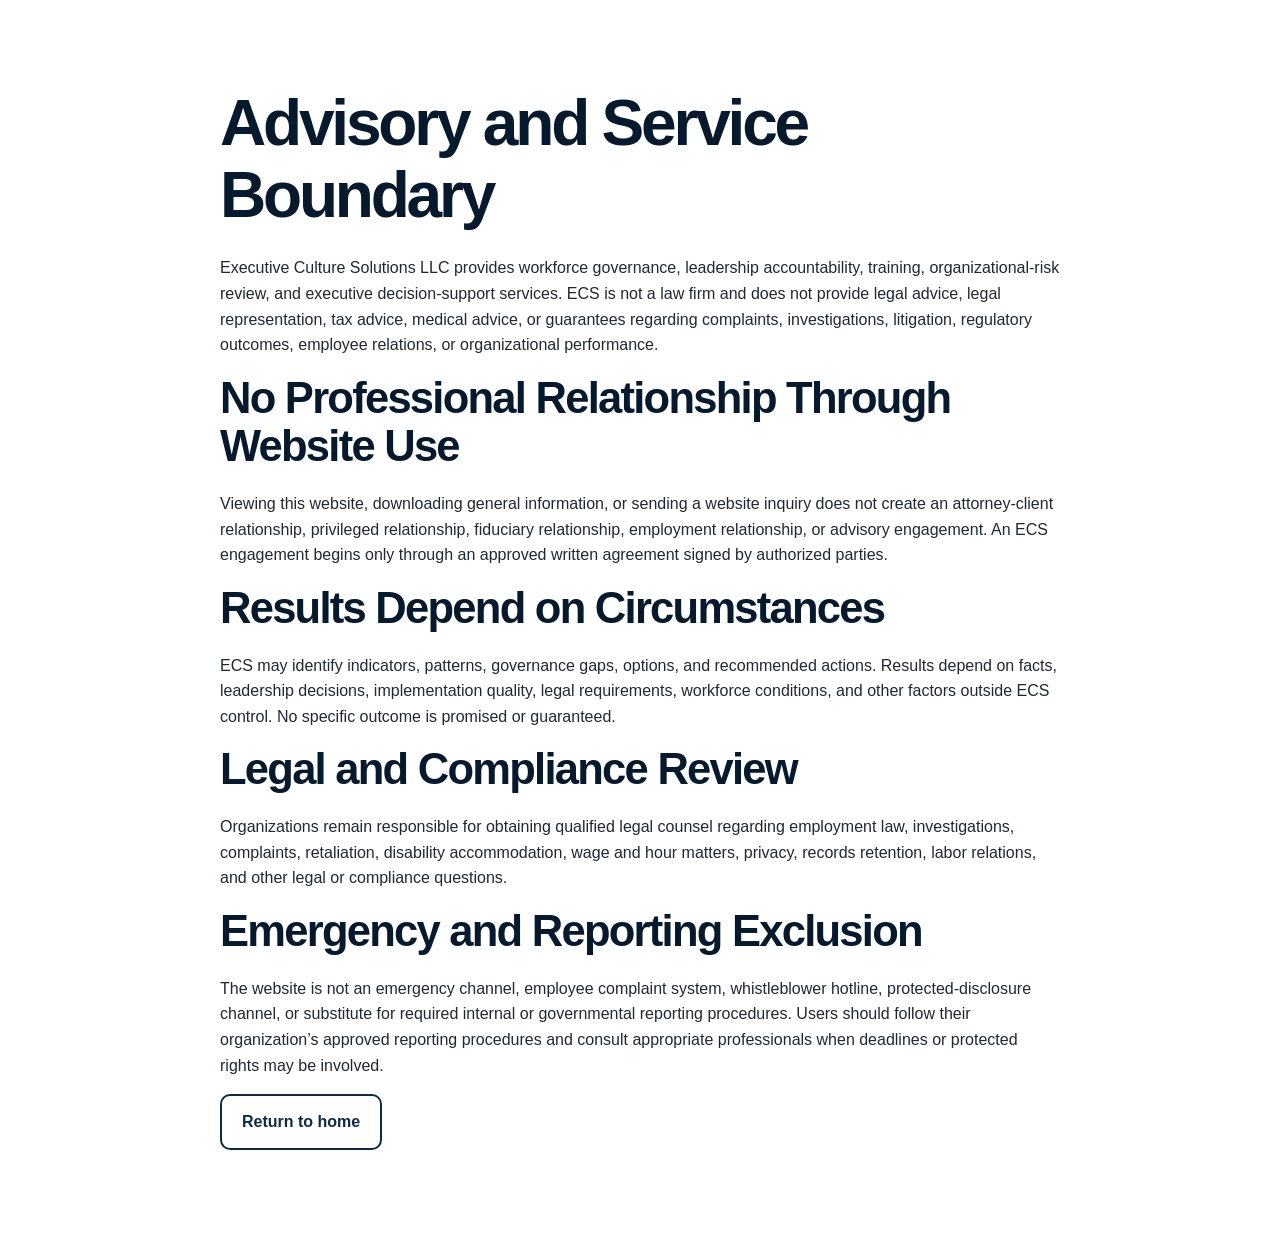
==== advisory-boundary.html @ 9b71ba80 "deploy: add approved advisory boundary" ====
<!DOCTYPE html>
<html lang="en">
<head>
  <meta charset="UTF-8" />
  <meta name="viewport" content="width=device-width, initial-scale=1.0" />
  <title>Advisory and Service Boundary | Executive Culture Solutions LLC</title>
  <link rel="icon" href="assets/approved-ecs-logo-square.png" />
  <link rel="stylesheet" href="css/styles.css" />
</head>
<body>
  <main class="section">
    <div class="container narrow prose-card">
      <h1>Advisory and Service Boundary</h1>

      <p>Executive Culture Solutions LLC provides workforce governance, leadership accountability, training, organizational-risk review, and executive decision-support services. ECS is not a law firm and does not provide legal advice, legal representation, tax advice, medical advice, or guarantees regarding complaints, investigations, litigation, regulatory outcomes, employee relations, or organizational performance.</p>

      <h2>No Professional Relationship Through Website Use</h2>
      <p>Viewing this website, downloading general information, or sending a website inquiry does not create an attorney-client relationship, privileged relationship, fiduciary relationship, employment relationship, or advisory engagement. An ECS engagement begins only through an approved written agreement signed by authorized parties.</p>

      <h2>Results Depend on Circumstances</h2>
      <p>ECS may identify indicators, patterns, governance gaps, options, and recommended actions. Results depend on facts, leadership decisions, implementation quality, legal requirements, workforce conditions, and other factors outside ECS control. No specific outcome is promised or guaranteed.</p>

      <h2>Legal and Compliance Review</h2>
      <p>Organizations remain responsible for obtaining qualified legal counsel regarding employment law, investigations, complaints, retaliation, disability accommodation, wage and hour matters, privacy, records retention, labor relations, and other legal or compliance questions.</p>

      <h2>Emergency and Reporting Exclusion</h2>
      <p>The website is not an emergency channel, employee complaint system, whistleblower hotline, protected-disclosure channel, or substitute for required internal or governmental reporting procedures. Users should follow their organization’s approved reporting procedures and consult appropriate professionals when deadlines or protected rights may be involved.</p>

      <p><a class="btn btn-secondary" href="index.html">Return to home</a></p>
    </div>
  </main>
</body>
</html>
---- css/styles.css ----
:root{--navy:#102a43;--navy-dark:#071a2d;--red:#8f1d2c;--amber:#b7791f;--green:#2f855a;--charcoal:#1f2933;--muted:#627d98;--light:#f7fafc;--white:#fff;--border:#d9e2ec;--shadow:0 18px 50px rgba(7,26,45,.12)}*{box-sizing:border-box}html{scroll-behavior:smooth}body{margin:0;font-family:Arial,Helvetica,sans-serif;color:var(--charcoal);background:var(--white);line-height:1.6}a{color:inherit}.container{width:min(1120px,calc(100% - 40px));margin:0 auto}.narrow{width:min(840px,calc(100% - 40px))}.site-header{position:sticky;top:0;z-index:20;background:rgba(255,255,255,.96);border-bottom:1px solid var(--border);backdrop-filter:blur(10px)}.nav-wrap{display:flex;justify-content:space-between;align-items:center;min-height:76px;gap:20px}.brand{display:flex;align-items:center;gap:12px;text-decoration:none}.brand-mark{display:grid;place-items:center;width:48px;height:48px;border-radius:12px;background:var(--navy);color:var(--white);font-weight:800;letter-spacing:.06em}.brand-text strong{display:block;color:var(--navy);font-size:1rem}.brand-text span{display:block;color:var(--muted);font-size:.78rem}.site-nav{display:flex;align-items:center;gap:24px;color:var(--navy);font-weight:700;font-size:.95rem}.site-nav a{text-decoration:none}.site-nav a:hover{color:var(--red)}.nav-toggle{display:none;border:0;background:transparent;padding:8px}.nav-toggle span{display:block;width:26px;height:3px;margin:5px 0;background:var(--navy);border-radius:999px}.section{padding:88px 0}.hero{background:radial-gradient(circle at 85% 15%,rgba(143,29,44,.13),transparent 26%),linear-gradient(135deg,#f8fafc 0%,#fff 55%,#edf2f7 100%)}.hero-grid,.split-grid,.contact-grid,.about-grid{display:grid;grid-template-columns:1.05fr .95fr;gap:56px;align-items:center}.reverse{grid-template-columns:.95fr 1.05fr}.eyebrow{margin:0 0 12px;color:var(--red);font-size:.78rem;font-weight:800;letter-spacing:.16em;text-transform:uppercase}h1,h2,h3{margin-top:0;line-height:1.12;color:var(--navy-dark)}h1{font-size:clamp(2.45rem,5vw,4.85rem);letter-spacing:-.05em;margin-bottom:24px}h2{font-size:clamp(2rem,3.4vw,3.35rem);letter-spacing:-.04em;margin-bottom:20px}h3{font-size:1.25rem}.lead{font-size:1.2rem;color:#334e68;max-width:720px;margin-bottom:32px}.cta-row{display:flex;flex-wrap:wrap;gap:14px;align-items:center}.btn{display:inline-flex;justify-content:center;align-items:center;min-height:48px;padding:13px 20px;border-radius:10px;text-decoration:none;font-weight:800;border:2px solid transparent;cursor:pointer;transition:transform .15s ease,box-shadow .15s ease,background .15s ease}.btn:hover{transform:translateY(-1px);box-shadow:var(--shadow)}.btn-primary{background:var(--red);color:var(--white)}.btn-primary:hover{background:#741625}.btn-secondary{border-color:var(--navy);color:var(--navy);background:var(--white)}.btn-secondary.light{border-color:rgba(255,255,255,.72);color:var(--white);background:transparent}.micro-note{margin-top:18px;color:var(--muted);font-weight:700}.hero-panel{display:grid;gap:18px}.risk-card{background:var(--white);border:1px solid var(--border);border-left:7px solid var(--navy);padding:24px;border-radius:18px;box-shadow:var(--shadow)}.risk-card strong{display:block;color:var(--navy-dark);font-size:1.15rem;margin:8px 0}.risk-card p{margin:0;color:#486581}.risk-label{display:inline-flex;padding:4px 10px;border-radius:999px;color:var(--white);font-size:.73rem;font-weight:800;text-transform:uppercase;letter-spacing:.08em}.risk-label.green{background:var(--green)}.risk-label.amber{background:var(--amber)}.risk-label.red{background:var(--red)}.problem-section{background:var(--white);text-align:center}.problem-section p{font-size:1.08rem;color:#334e68}.signal-grid{display:grid;grid-template-columns:repeat(3,1fr);gap:14px;margin-top:34px}.signal-grid div{border:1px solid var(--border);background:var(--light);padding:16px;border-radius:14px;font-weight:800;color:var(--navy)}.solution-section{background:#f8fafc}.cards-3{display:grid;grid-template-columns:repeat(3,1fr);gap:22px;margin-top:34px}.info-card,.checklist,.contact-form,.prototype-warning{background:var(--white);border:1px solid var(--border);border-radius:20px;box-shadow:var(--shadow)}.info-card{padding:28px}.info-card p{color:#486581}.offer-section{background:var(--white)}.checklist{padding:32px}.checklist ul{padding:0;margin:18px 0 0;list-style:none}.checklist li{position:relative;padding:10px 0 10px 30px;border-bottom:1px solid var(--border);font-weight:700}.checklist li:last-child{border-bottom:0}.checklist li::before{content:"✓";position:absolute;left:0;color:var(--green);font-weight:900}.diagnostic-section{background:linear-gradient(135deg,var(--navy-dark),var(--navy));color:var(--white)}.diagnostic-section h2,.diagnostic-section h3{color:var(--white)}.diagnostic-section p{color:#d9e2ec}.checklist.dark{background:rgba(255,255,255,.08);border-color:rgba(255,255,255,.16);box-shadow:none}.checklist.dark li{border-bottom-color:rgba(255,255,255,.15);color:var(--white)}.about-section{background:var(--white)}.portrait-placeholder{min-height:420px;display:grid;place-items:center;border-radius:24px;background:linear-gradient(135deg,rgba(16,42,67,.95),rgba(143,29,44,.78)),repeating-linear-gradient(45deg,transparent 0,transparent 12px,rgba(255,255,255,.08) 12px,rgba(255,255,255,.08) 24px);color:var(--white);font-weight:900;font-size:1.4rem;letter-spacing:.04em;text-align:center;padding:20px}.pathway-section{background:#f8fafc}.pathway{display:grid;grid-template-columns:repeat(4,1fr);gap:18px;margin-top:28px}.pathway div{background:var(--white);border:1px solid var(--border);border-radius:18px;padding:24px;box-shadow:var(--shadow)}.pathway span{display:grid;place-items:center;width:38px;height:38px;margin-bottom:16px;border-radius:50%;background:var(--navy);color:var(--white);font-weight:900}.pathway strong{color:var(--navy-dark)}.contact-section{background:var(--white)}.prototype-warning{padding:18px;color:#663c00;background:#fffaf0;border-color:#f6c66b;font-weight:800;margin-top:24px}.contact-form{display:grid;grid-template-columns:repeat(2,1fr);gap:16px;padding:28px}.contact-form label{display:grid;gap:7px;font-weight:800;color:var(--navy)}.contact-form input,.contact-form select,.contact-form textarea{width:100%;padding:13px 12px;border:1px solid #bcccdc;border-radius:10px;font:inherit;color:var(--charcoal);background:var(--white)}.contact-form input:focus,.contact-form select:focus,.contact-form textarea:focus{outline:3px solid rgba(183,121,31,.25);border-color:var(--amber)}.full{grid-column:1/-1}.form-note{grid-column:1/-1;margin:0;color:var(--red);font-weight:800}.site-footer{background:var(--navy-dark);color:var(--white);padding:36px 0}.footer-grid{display:grid;grid-template-columns:.8fr 1.2fr;gap:40px}.site-footer p{margin:8px 0 0;color:#d9e2ec;font-size:.95rem}@media(max-width:860px){.nav-toggle{display:block}.site-nav{position:absolute;top:76px;left:0;right:0;display:none;flex-direction:column;align-items:flex-start;padding:18px 20px 24px;background:var(--white);border-bottom:1px solid var(--border)}.site-nav.open{display:flex}.hero-grid,.split-grid,.reverse,.contact-grid,.about-grid,.footer-grid{grid-template-columns:1fr}.section{padding:66px 0}.signal-grid,.cards-3,.pathway,.contact-form{grid-template-columns:1fr}.contact-form .full,.full{grid-column:1}.portrait-placeholder{min-height:260px}}@media(max-width:520px){.container,.narrow{width:min(100% - 28px,1120px)}.brand-text span{display:none}.cta-row .btn{width:100%}}
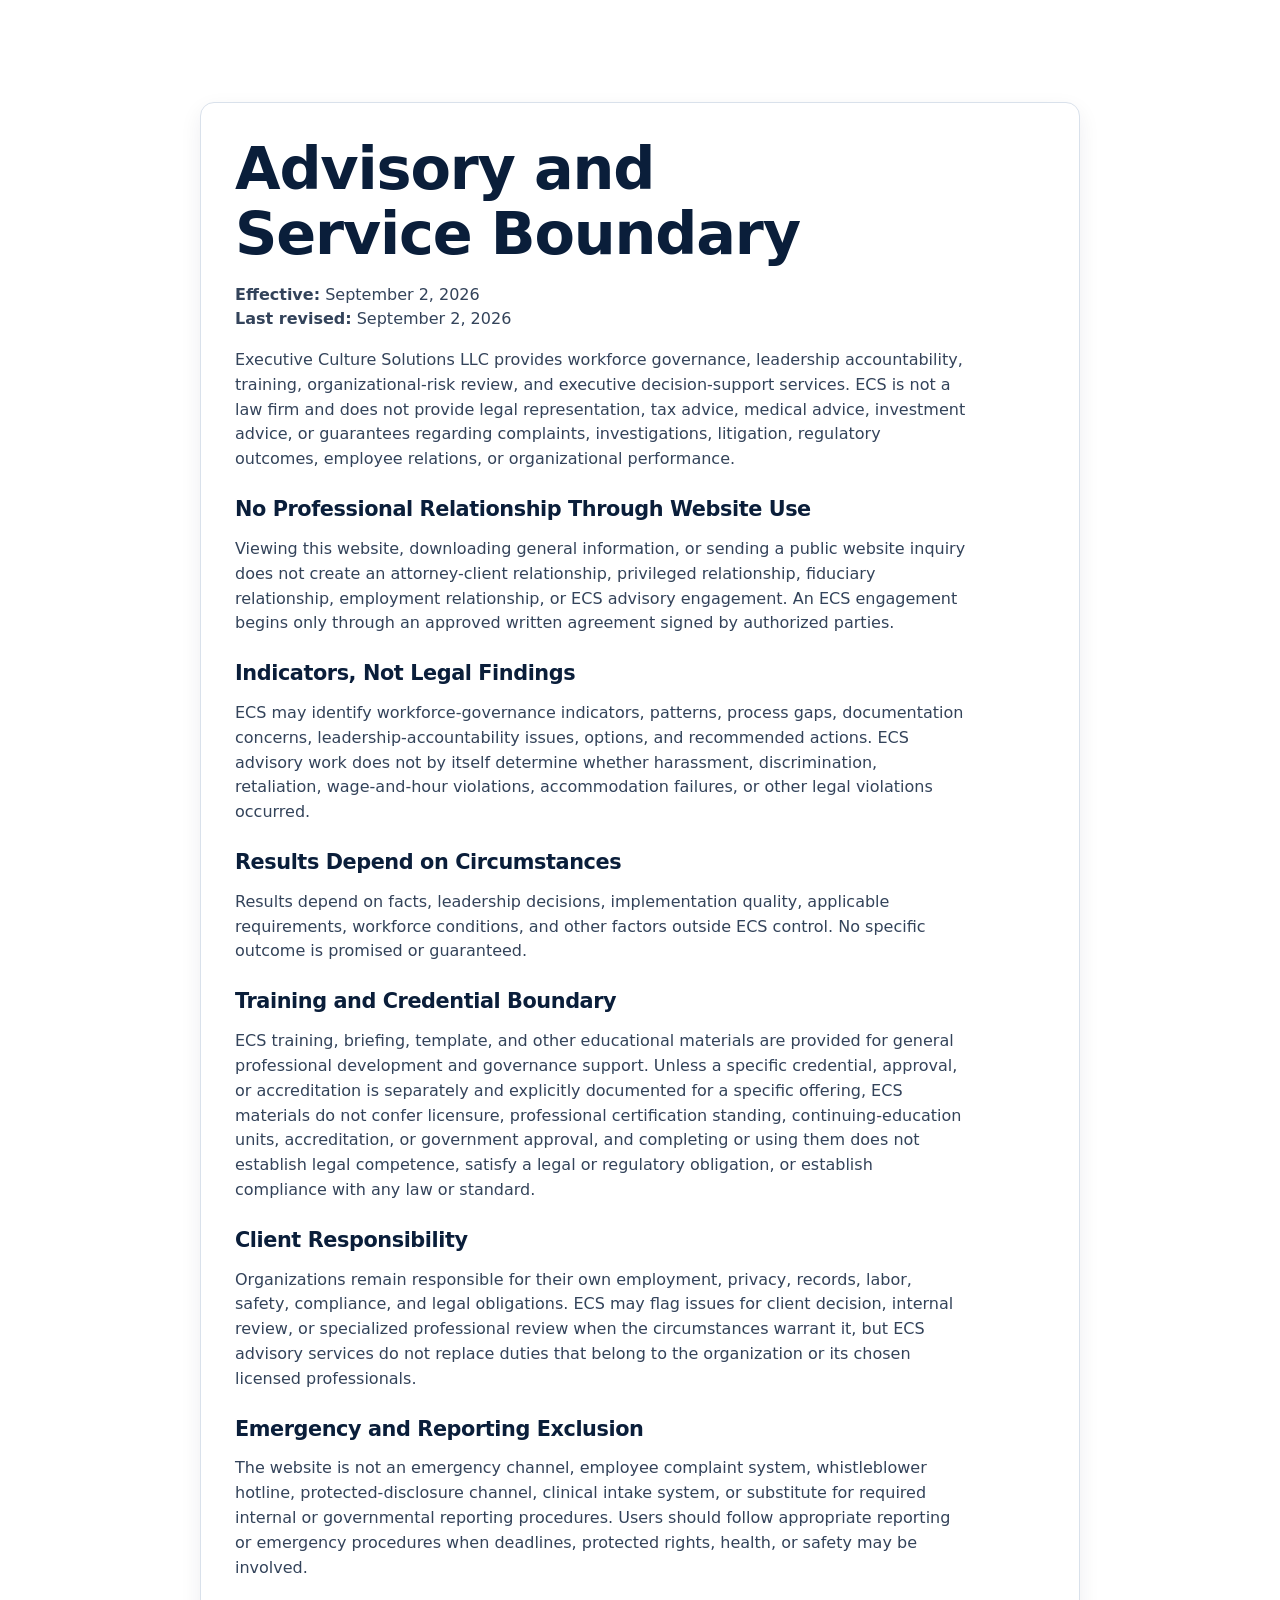
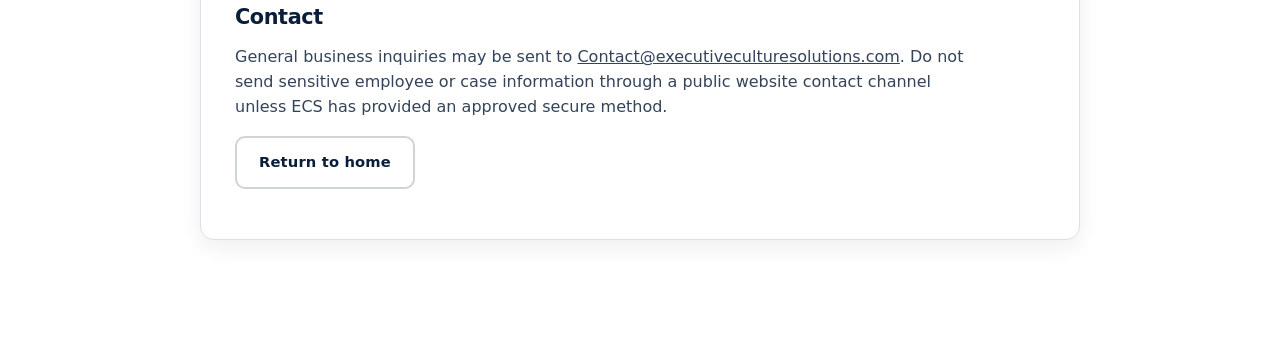
==== commit 66df028d: "site: reconcile live production with approved private source RD1 Promote the current approved privat" ====
--- a/advisory-boundary.html
+++ b/advisory-boundary.html
@@ -4,27 +4,36 @@
   <meta charset="UTF-8" />
   <meta name="viewport" content="width=device-width, initial-scale=1.0" />
   <title>Advisory and Service Boundary | Executive Culture Solutions LLC</title>
-  <link rel="icon" href="assets/approved-ecs-logo-square.png" />
   <link rel="stylesheet" href="css/styles.css" />
 </head>
 <body>
   <main class="section">
     <div class="container narrow prose-card">
       <h1>Advisory and Service Boundary</h1>
+      <p><strong>Effective:</strong> September 2, 2026<br /><strong>Last revised:</strong> September 2, 2026</p>
 
-      <p>Executive Culture Solutions LLC provides workforce governance, leadership accountability, training, organizational-risk review, and executive decision-support services. ECS is not a law firm and does not provide legal advice, legal representation, tax advice, medical advice, or guarantees regarding complaints, investigations, litigation, regulatory outcomes, employee relations, or organizational performance.</p>
+      <p>Executive Culture Solutions LLC provides workforce governance, leadership accountability, training, organizational-risk review, and executive decision-support services. ECS is not a law firm and does not provide legal representation, tax advice, medical advice, investment advice, or guarantees regarding complaints, investigations, litigation, regulatory outcomes, employee relations, or organizational performance.</p>
 
       <h2>No Professional Relationship Through Website Use</h2>
-      <p>Viewing this website, downloading general information, or sending a website inquiry does not create an attorney-client relationship, privileged relationship, fiduciary relationship, employment relationship, or advisory engagement. An ECS engagement begins only through an approved written agreement signed by authorized parties.</p>
+      <p>Viewing this website, downloading general information, or sending a public website inquiry does not create an attorney-client relationship, privileged relationship, fiduciary relationship, employment relationship, or ECS advisory engagement. An ECS engagement begins only through an approved written agreement signed by authorized parties.</p>
+
+      <h2>Indicators, Not Legal Findings</h2>
+      <p>ECS may identify workforce-governance indicators, patterns, process gaps, documentation concerns, leadership-accountability issues, options, and recommended actions. ECS advisory work does not by itself determine whether harassment, discrimination, retaliation, wage-and-hour violations, accommodation failures, or other legal violations occurred.</p>
 
       <h2>Results Depend on Circumstances</h2>
-      <p>ECS may identify indicators, patterns, governance gaps, options, and recommended actions. Results depend on facts, leadership decisions, implementation quality, legal requirements, workforce conditions, and other factors outside ECS control. No specific outcome is promised or guaranteed.</p>
+      <p>Results depend on facts, leadership decisions, implementation quality, applicable requirements, workforce conditions, and other factors outside ECS control. No specific outcome is promised or guaranteed.</p>
 
-      <h2>Legal and Compliance Review</h2>
-      <p>Organizations remain responsible for obtaining qualified legal counsel regarding employment law, investigations, complaints, retaliation, disability accommodation, wage and hour matters, privacy, records retention, labor relations, and other legal or compliance questions.</p>
+      <h2>Training and Credential Boundary</h2>
+      <p>ECS training, briefing, template, and other educational materials are provided for general professional development and governance support. Unless a specific credential, approval, or accreditation is separately and explicitly documented for a specific offering, ECS materials do not confer licensure, professional certification standing, continuing-education units, accreditation, or government approval, and completing or using them does not establish legal competence, satisfy a legal or regulatory obligation, or establish compliance with any law or standard.</p>
+
+      <h2>Client Responsibility</h2>
+      <p>Organizations remain responsible for their own employment, privacy, records, labor, safety, compliance, and legal obligations. ECS may flag issues for client decision, internal review, or specialized professional review when the circumstances warrant it, but ECS advisory services do not replace duties that belong to the organization or its chosen licensed professionals.</p>
 
       <h2>Emergency and Reporting Exclusion</h2>
-      <p>The website is not an emergency channel, employee complaint system, whistleblower hotline, protected-disclosure channel, or substitute for required internal or governmental reporting procedures. Users should follow their organization’s approved reporting procedures and consult appropriate professionals when deadlines or protected rights may be involved.</p>
+      <p>The website is not an emergency channel, employee complaint system, whistleblower hotline, protected-disclosure channel, clinical intake system, or substitute for required internal or governmental reporting procedures. Users should follow appropriate reporting or emergency procedures when deadlines, protected rights, health, or safety may be involved.</p>
+
+      <h2>Contact</h2>
+      <p>General business inquiries may be sent to <a href="mailto:Contact@executiveculturesolutions.com">Contact@executiveculturesolutions.com</a>. Do not send sensitive employee or case information through a public website contact channel unless ECS has provided an approved secure method.</p>
 
       <p><a class="btn btn-secondary" href="index.html">Return to home</a></p>
     </div>
--- a/css/styles.css
+++ b/css/styles.css
@@ -1 +1,243 @@
-:root{--navy:#102a43;--navy-dark:#071a2d;--red:#8f1d2c;--amber:#b7791f;--green:#2f855a;--charcoal:#1f2933;--muted:#627d98;--light:#f7fafc;--white:#fff;--border:#d9e2ec;--shadow:0 18px 50px rgba(7,26,45,.12)}*{box-sizing:border-box}html{scroll-behavior:smooth}body{margin:0;font-family:Arial,Helvetica,sans-serif;color:var(--charcoal);background:var(--white);line-height:1.6}a{color:inherit}.container{width:min(1120px,calc(100% - 40px));margin:0 auto}.narrow{width:min(840px,calc(100% - 40px))}.site-header{position:sticky;top:0;z-index:20;background:rgba(255,255,255,.96);border-bottom:1px solid var(--border);backdrop-filter:blur(10px)}.nav-wrap{display:flex;justify-content:space-between;align-items:center;min-height:76px;gap:20px}.brand{display:flex;align-items:center;gap:12px;text-decoration:none}.brand-mark{display:grid;place-items:center;width:48px;height:48px;border-radius:12px;background:var(--navy);color:var(--white);font-weight:800;letter-spacing:.06em}.brand-text strong{display:block;color:var(--navy);font-size:1rem}.brand-text span{display:block;color:var(--muted);font-size:.78rem}.site-nav{display:flex;align-items:center;gap:24px;color:var(--navy);font-weight:700;font-size:.95rem}.site-nav a{text-decoration:none}.site-nav a:hover{color:var(--red)}.nav-toggle{display:none;border:0;background:transparent;padding:8px}.nav-toggle span{display:block;width:26px;height:3px;margin:5px 0;background:var(--navy);border-radius:999px}.section{padding:88px 0}.hero{background:radial-gradient(circle at 85% 15%,rgba(143,29,44,.13),transparent 26%),linear-gradient(135deg,#f8fafc 0%,#fff 55%,#edf2f7 100%)}.hero-grid,.split-grid,.contact-grid,.about-grid{display:grid;grid-template-columns:1.05fr .95fr;gap:56px;align-items:center}.reverse{grid-template-columns:.95fr 1.05fr}.eyebrow{margin:0 0 12px;color:var(--red);font-size:.78rem;font-weight:800;letter-spacing:.16em;text-transform:uppercase}h1,h2,h3{margin-top:0;line-height:1.12;color:var(--navy-dark)}h1{font-size:clamp(2.45rem,5vw,4.85rem);letter-spacing:-.05em;margin-bottom:24px}h2{font-size:clamp(2rem,3.4vw,3.35rem);letter-spacing:-.04em;margin-bottom:20px}h3{font-size:1.25rem}.lead{font-size:1.2rem;color:#334e68;max-width:720px;margin-bottom:32px}.cta-row{display:flex;flex-wrap:wrap;gap:14px;align-items:center}.btn{display:inline-flex;justify-content:center;align-items:center;min-height:48px;padding:13px 20px;border-radius:10px;text-decoration:none;font-weight:800;border:2px solid transparent;cursor:pointer;transition:transform .15s ease,box-shadow .15s ease,background .15s ease}.btn:hover{transform:translateY(-1px);box-shadow:var(--shadow)}.btn-primary{background:var(--red);color:var(--white)}.btn-primary:hover{background:#741625}.btn-secondary{border-color:var(--navy);color:var(--navy);background:var(--white)}.btn-secondary.light{border-color:rgba(255,255,255,.72);color:var(--white);background:transparent}.micro-note{margin-top:18px;color:var(--muted);font-weight:700}.hero-panel{display:grid;gap:18px}.risk-card{background:var(--white);border:1px solid var(--border);border-left:7px solid var(--navy);padding:24px;border-radius:18px;box-shadow:var(--shadow)}.risk-card strong{display:block;color:var(--navy-dark);font-size:1.15rem;margin:8px 0}.risk-card p{margin:0;color:#486581}.risk-label{display:inline-flex;padding:4px 10px;border-radius:999px;color:var(--white);font-size:.73rem;font-weight:800;text-transform:uppercase;letter-spacing:.08em}.risk-label.green{background:var(--green)}.risk-label.amber{background:var(--amber)}.risk-label.red{background:var(--red)}.problem-section{background:var(--white);text-align:center}.problem-section p{font-size:1.08rem;color:#334e68}.signal-grid{display:grid;grid-template-columns:repeat(3,1fr);gap:14px;margin-top:34px}.signal-grid div{border:1px solid var(--border);background:var(--light);padding:16px;border-radius:14px;font-weight:800;color:var(--navy)}.solution-section{background:#f8fafc}.cards-3{display:grid;grid-template-columns:repeat(3,1fr);gap:22px;margin-top:34px}.info-card,.checklist,.contact-form,.prototype-warning{background:var(--white);border:1px solid var(--border);border-radius:20px;box-shadow:var(--shadow)}.info-card{padding:28px}.info-card p{color:#486581}.offer-section{background:var(--white)}.checklist{padding:32px}.checklist ul{padding:0;margin:18px 0 0;list-style:none}.checklist li{position:relative;padding:10px 0 10px 30px;border-bottom:1px solid var(--border);font-weight:700}.checklist li:last-child{border-bottom:0}.checklist li::before{content:"✓";position:absolute;left:0;color:var(--green);font-weight:900}.diagnostic-section{background:linear-gradient(135deg,var(--navy-dark),var(--navy));color:var(--white)}.diagnostic-section h2,.diagnostic-section h3{color:var(--white)}.diagnostic-section p{color:#d9e2ec}.checklist.dark{background:rgba(255,255,255,.08);border-color:rgba(255,255,255,.16);box-shadow:none}.checklist.dark li{border-bottom-color:rgba(255,255,255,.15);color:var(--white)}.about-section{background:var(--white)}.portrait-placeholder{min-height:420px;display:grid;place-items:center;border-radius:24px;background:linear-gradient(135deg,rgba(16,42,67,.95),rgba(143,29,44,.78)),repeating-linear-gradient(45deg,transparent 0,transparent 12px,rgba(255,255,255,.08) 12px,rgba(255,255,255,.08) 24px);color:var(--white);font-weight:900;font-size:1.4rem;letter-spacing:.04em;text-align:center;padding:20px}.pathway-section{background:#f8fafc}.pathway{display:grid;grid-template-columns:repeat(4,1fr);gap:18px;margin-top:28px}.pathway div{background:var(--white);border:1px solid var(--border);border-radius:18px;padding:24px;box-shadow:var(--shadow)}.pathway span{display:grid;place-items:center;width:38px;height:38px;margin-bottom:16px;border-radius:50%;background:var(--navy);color:var(--white);font-weight:900}.pathway strong{color:var(--navy-dark)}.contact-section{background:var(--white)}.prototype-warning{padding:18px;color:#663c00;background:#fffaf0;border-color:#f6c66b;font-weight:800;margin-top:24px}.contact-form{display:grid;grid-template-columns:repeat(2,1fr);gap:16px;padding:28px}.contact-form label{display:grid;gap:7px;font-weight:800;color:var(--navy)}.contact-form input,.contact-form select,.contact-form textarea{width:100%;padding:13px 12px;border:1px solid #bcccdc;border-radius:10px;font:inherit;color:var(--charcoal);background:var(--white)}.contact-form input:focus,.contact-form select:focus,.contact-form textarea:focus{outline:3px solid rgba(183,121,31,.25);border-color:var(--amber)}.full{grid-column:1/-1}.form-note{grid-column:1/-1;margin:0;color:var(--red);font-weight:800}.site-footer{background:var(--navy-dark);color:var(--white);padding:36px 0}.footer-grid{display:grid;grid-template-columns:.8fr 1.2fr;gap:40px}.site-footer p{margin:8px 0 0;color:#d9e2ec;font-size:.95rem}@media(max-width:860px){.nav-toggle{display:block}.site-nav{position:absolute;top:76px;left:0;right:0;display:none;flex-direction:column;align-items:flex-start;padding:18px 20px 24px;background:var(--white);border-bottom:1px solid var(--border)}.site-nav.open{display:flex}.hero-grid,.split-grid,.reverse,.contact-grid,.about-grid,.footer-grid{grid-template-columns:1fr}.section{padding:66px 0}.signal-grid,.cards-3,.pathway,.contact-form{grid-template-columns:1fr}.contact-form .full,.full{grid-column:1}.portrait-placeholder{min-height:260px}}@media(max-width:520px){.container,.narrow{width:min(100% - 28px,1120px)}.brand-text span{display:none}.cta-row .btn{width:100%}}+/* ECS Website — Prototype C production implementation
+   Single committed light theme, navy/red brand discipline. */
+:root{
+  --navy:#0a1e3a; --navy2:#102a43; --navy-deep:#071528;
+  --red:#c8102e; --red-dark:#a50d26; --blue:#1f4f8a;
+  --ink:#17212e; --muted:#54637a; --line:#d9e1eb; --bg:#f6f8fb; --soft:#eef2f7;
+  --white:#fff; --amber:#d99218; --good:#2f855a;
+  --shadow:0 18px 46px rgba(10,30,58,.12); --shadow-sm:0 8px 22px rgba(10,30,58,.07);
+  --radius:14px;
+}
+*{box-sizing:border-box}
+html{scroll-behavior:smooth}
+body{margin:0;background:var(--white);color:var(--ink);line-height:1.55;
+  font-family:Inter,system-ui,-apple-system,"Segoe UI",Roboto,Helvetica,Arial,sans-serif;-webkit-font-smoothing:antialiased}
+img{max-width:100%}
+a{color:inherit}
+button,input,select,textarea{font:inherit}
+button{cursor:pointer}
+a:focus-visible,button:focus-visible,input:focus-visible,select:focus-visible,textarea:focus-visible,[tabindex="-1"]:focus-visible{
+  outline:3px solid rgba(200,16,46,.45);outline-offset:3px;border-radius:4px}
+.container{width:min(1160px,calc(100% - 40px));margin:0 auto}
+.narrow{width:min(880px,calc(100% - 40px));margin:0 auto}
+.section{padding:82px 0}
+
+.skip-link{position:absolute;left:16px;top:-56px;z-index:100;padding:10px 14px;border-radius:8px;background:var(--navy-deep);color:#fff;text-decoration:none}
+.skip-link:focus,.skip-link:focus-visible{top:16px}
+
+/* Header */
+.top-brand-bar{background:var(--navy-deep);color:#fff;font-size:.78rem;font-weight:700;letter-spacing:.02em}
+.top-brand-inner{min-height:34px;display:flex;justify-content:space-between;align-items:center;gap:16px}
+.top-brand-inner span:last-child{color:#c6d4e4}
+.site-header{position:sticky;top:0;z-index:20;background:rgba(255,255,255,.97);border-bottom:1px solid var(--line);backdrop-filter:blur(10px)}
+.nav-wrap{min-height:82px;display:flex;justify-content:space-between;align-items:center;gap:22px}
+.brand{display:flex;align-items:center;gap:12px;text-decoration:none;max-width:70vw}
+.brand-logo{height:clamp(38px,4.6vw,52px);width:auto;max-width:62vw;object-fit:contain}
+/* Temporary text wordmark (permanent logo deferred — see DEFERRED_LOGO_REPLACEMENT_REGISTER.md). */
+.brand-mark{flex:none;width:10px;height:34px;border-radius:3px;background:linear-gradient(180deg,var(--navy) 0%,var(--navy) 55%,var(--red) 55%,var(--red) 100%)}
+.brand-word{display:flex;flex-direction:column;line-height:1.08;min-width:0}
+.brand-name{font-weight:800;font-size:clamp(1.02rem,1.5vw,1.24rem);color:var(--navy);letter-spacing:.005em;white-space:nowrap}
+.brand-desc{font-size:.6rem;font-weight:700;letter-spacing:.07em;text-transform:uppercase;color:var(--muted);margin-top:2px}
+.site-nav{display:flex;align-items:center;gap:18px;color:var(--navy);font-weight:700;font-size:.92rem}
+.site-nav a{text-decoration:none}
+.site-nav a:hover,.site-nav a:focus{color:var(--red)}
+.nav-cta{padding:10px 15px;border-radius:8px;background:var(--red);color:#fff !important}
+.nav-toggle{display:none;border:0;background:transparent;padding:8px}
+.nav-toggle span{display:block;width:26px;height:3px;margin:5px 0;background:var(--navy);border-radius:999px}
+
+/* Type */
+.eyebrow{margin:0 0 12px;color:var(--red);font-size:.75rem;font-weight:800;letter-spacing:.16em;text-transform:uppercase}
+h1,h2,h3{margin-top:0;line-height:1.1;color:var(--navy);text-wrap:balance}
+h1{font-size:clamp(2.3rem,4.6vw,3.9rem);letter-spacing:-.02em;margin-bottom:16px}
+h2{font-size:clamp(1.8rem,3vw,2.8rem);letter-spacing:-.02em;margin-bottom:16px}
+h3{font-size:1.2rem}
+.lead{font-size:1.16rem;max-width:70ch;color:#33435a;margin-bottom:22px}
+.section-lead{font-size:1.06rem;max-width:80ch;color:#33435a;margin:0 0 8px}
+.micro-note{margin:16px 0 0;color:#40506a;font-weight:600;font-size:.94rem}
+.muted-note{color:var(--muted);font-weight:600}
+.review-chip{display:inline-block;margin:0 0 14px;padding:6px 12px;border:1px solid var(--line);border-radius:999px;background:var(--soft);color:var(--navy);font-size:.78rem;font-weight:700}
+
+/* Buttons */
+.cta-row{display:flex;flex-wrap:wrap;gap:14px;align-items:center}
+.cta-row.compact{gap:10px}
+.btn{display:inline-flex;justify-content:center;align-items:center;min-height:48px;max-width:100%;padding:13px 22px;border:2px solid transparent;border-radius:10px;text-decoration:none;font-weight:800;font-size:.92rem;letter-spacing:.01em;overflow-wrap:anywhere;transition:transform .15s ease,box-shadow .15s ease,background .15s ease}
+.btn:hover,.btn:focus-visible{transform:translateY(-1px);box-shadow:var(--shadow-sm)}
+.btn-primary{background:var(--red);color:#fff}
+.btn-primary:hover{background:var(--red-dark)}
+.btn-secondary{border-color:rgba(16,42,67,.2);background:var(--white);color:var(--navy)}
+.btn-secondary.light{border-color:rgba(255,255,255,.5);background:transparent;color:#fff}
+
+/* Hero */
+.hero{background:linear-gradient(180deg,#fff 0%,#f2f6fb 100%)}
+.hero-grid,.split-grid,.contact-grid,.about-grid,.review-grid{display:grid;grid-template-columns:1.05fr .95fr;gap:48px;align-items:center}
+.hero-grid>*,.split-grid>*,.contact-grid>*,.about-grid>*,.review-grid>*,.diag>*,.valuestrip>*,.services-grid>*,.pillars>*,.why-grid>*,.buyers>*{min-width:0}
+.contact-form,.contact-methods,.diaglist{min-width:0}
+.split-grid.reverse{grid-template-columns:.95fr 1.05fr}
+.brand-pill-row{display:flex;flex-wrap:wrap;gap:10px;margin:0 0 22px}
+.brand-pill-row span{padding:8px 14px;border-radius:999px;border:1px solid rgba(10,30,58,.14);background:var(--soft);color:var(--navy);font-size:.76rem;font-weight:700;letter-spacing:.03em;text-transform:uppercase}
+
+/* Hero risk-posture panel (illustrative, static) */
+.hero-panel{background:linear-gradient(160deg,#0b2138,#0a1e3a 60%,#071528);color:#fff;border-radius:18px;padding:28px;box-shadow:var(--shadow)}
+.panel-eyebrow{margin:0 0 6px;color:var(--amber);font-size:.72rem;font-weight:800;letter-spacing:.16em;text-transform:uppercase}
+.panel-title{color:#fff;font-size:1.5rem;margin:0 0 18px}
+.posture{display:grid;gap:12px}
+.tier{display:grid;grid-template-columns:36px 1fr;gap:14px;align-items:start;padding:14px 16px;border-radius:12px;background:rgba(255,255,255,.06);border-left:4px solid}
+.tier.g{border-color:#3aa06b}.tier.a{border-color:var(--amber)}.tier.r{border-color:var(--red)}
+.tier .lvl{display:grid;place-items:center;width:34px;height:34px;border-radius:50%;font-weight:800;color:#fff;font-size:.85rem}
+.tier.g .lvl{background:#3aa06b}.tier.a .lvl{background:var(--amber)}.tier.r .lvl{background:var(--red)}
+.tier strong{display:block;color:#fff}
+.tier p{margin:3px 0 0;color:#c6d6e6;font-size:.88rem}
+.panel-note{margin:16px 0 0;color:#9fb4ca;font-size:.78rem;line-height:1.5}
+
+/* Value strip */
+.value-section{background:var(--soft)}
+.valuestrip{display:grid;grid-template-columns:repeat(3,1fr);gap:18px;margin-top:26px}
+.valuestrip .v{padding:24px;background:#fff;border:1px solid var(--line);border-radius:var(--radius);box-shadow:var(--shadow-sm)}
+.valuestrip .v strong{display:block;color:var(--navy);margin-bottom:6px;font-size:1.06rem}
+.valuestrip .v p{margin:0;color:#40506a}
+
+/* Icons */
+.ic{display:inline-flex;align-items:center;justify-content:center;width:46px;height:46px;border-radius:12px;background:rgba(10,30,58,.06);margin-bottom:16px}
+.ic svg{width:24px;height:24px;fill:none;stroke:var(--navy);stroke-width:2;stroke-linecap:round;stroke-linejoin:round}
+.ic.red{background:rgba(200,16,46,.09)}
+.ic.red svg{stroke:var(--red)}
+
+/* Services / pathway */
+.services-section{background:#fff}
+.services-grid{display:grid;grid-template-columns:repeat(4,1fr);gap:18px;margin-top:30px}
+.service-card{position:relative;background:#fff;border:1px solid var(--line);border-top:3px solid var(--navy);border-radius:var(--radius);padding:26px 24px;box-shadow:var(--shadow-sm)}
+.service-number{position:absolute;top:24px;right:22px;color:var(--red);font-weight:900;letter-spacing:.06em;font-size:.85rem}
+.service-card h3{margin:.3em 0 .4em;font-size:1.08rem}
+.service-card p{color:#40506a;margin:0 0 14px}
+.service-card a{color:var(--red);font-weight:800;text-decoration:none;font-size:.9rem}
+.service-card a:hover{text-decoration:underline}
+
+/* Detail split sections */
+.offer-section,.retainer-section{background:var(--soft)}
+.products-section{background:var(--soft)}
+.diagnostic-section{background:linear-gradient(rgba(6,20,34,.96),rgba(6,20,34,.96)),linear-gradient(135deg,var(--navy-deep),var(--navy));color:#fff}
+.diagnostic-section h2,.diagnostic-section .eyebrow{color:#fff}
+.diagnostic-section .eyebrow{color:var(--amber)}
+.diagnostic-section p{color:#c8d8e8}
+.detail-card{background:#fff;border:1px solid var(--line);border-radius:var(--radius);padding:28px;box-shadow:var(--shadow-sm)}
+.detail-card h3{margin:0 0 14px}
+.detail-card ul{margin:0;padding:0;list-style:none}
+.detail-card li{position:relative;padding:10px 0 10px 28px;border-bottom:1px solid var(--line);font-weight:600}
+.detail-card li:last-child{border-bottom:0}
+.detail-card li::before{content:"✓";position:absolute;left:0;color:var(--good);font-weight:900}
+.detail-card.dark{background:rgba(255,255,255,.07);border-color:rgba(255,255,255,.16);color:#fff}
+.detail-card.dark h3{color:#fff}
+.detail-card.dark li{border-bottom-color:rgba(255,255,255,.14);color:#eaf1f8}
+.detail-card.accent{border-top:3px solid var(--red)}
+
+/* Signals diagnostic split */
+.signals-section{background:#fff}
+.diag{display:grid;grid-template-columns:.95fr 1.05fr;gap:36px;align-items:center;margin-top:24px}
+.diaglist{display:grid;gap:12px}
+.diaglist .row{display:flex;gap:14px;align-items:flex-start;padding:16px 18px;background:#fff;border:1px solid var(--line);border-left:4px solid var(--red);border-radius:10px;box-shadow:var(--shadow-sm)}
+.diaglist .row .ic{margin:0;width:40px;height:40px;flex:0 0 auto}
+.diaglist .row strong{display:block;color:var(--navy)}
+.diaglist .row span{color:#40506a;font-size:.94rem}
+
+/* Governance model */
+.model-section{background:var(--soft)}
+.pillars{display:grid;grid-template-columns:repeat(4,1fr);gap:18px;margin-top:28px}
+.pillar{background:#fff;border:1px solid var(--line);border-radius:var(--radius);padding:26px 24px;box-shadow:var(--shadow-sm)}
+.pillar h3{margin:.2em 0 .3em;font-size:1.06rem}
+.pillar p{margin:0;color:#40506a}
+
+/* Why ECS */
+.why-section{background:#fff}
+.why-grid{display:grid;grid-template-columns:repeat(3,1fr);gap:18px;margin-top:26px}
+.why-card{background:#fff;border:1px solid var(--line);border-top:3px solid var(--red);border-radius:var(--radius);padding:26px 24px;box-shadow:var(--shadow-sm)}
+.why-card h3{margin:.2em 0 .35em;font-size:1.08rem}
+.why-card p{margin:0;color:#40506a}
+
+/* Who serves */
+.serve-section{background:var(--soft)}
+.buyers{display:grid;grid-template-columns:repeat(4,1fr);gap:16px;margin:28px 0 14px}
+.buyer{display:flex;align-items:center;gap:14px;background:#fff;border:1px solid var(--line);border-radius:var(--radius);padding:22px;box-shadow:var(--shadow-sm)}
+.buyer .ic{margin:0;width:40px;height:40px;flex:0 0 auto}
+.buyer h3{margin:0;font-size:1rem}
+
+/* Intake / contact */
+.intake-section{background:#fff}
+.contact-methods{display:grid;gap:14px;margin:18px 0}
+.contact-methods>div{padding:14px 16px;border:1px solid var(--line);border-radius:10px;background:var(--soft)}
+.contact-methods span{display:block;font-size:.76rem;font-weight:800;letter-spacing:.04em;text-transform:uppercase;color:var(--muted);margin-bottom:4px}
+.contact-methods a{display:inline-block;max-width:100%;color:var(--red);font-weight:700;text-decoration:none;overflow-wrap:anywhere}
+.contact-methods a.is-placeholder{color:var(--muted);font-weight:600;cursor:default;text-decoration:none}
+.contact-methods p{margin:0;color:#40506a;font-size:.92rem}
+.is-placeholder{color:var(--muted)}
+.prototype-warning{margin-top:8px;padding:16px 18px;border:1px solid rgba(200,16,46,.28);background:rgba(200,16,46,.06);border-radius:10px;color:#7a1220;font-weight:600;font-size:.92rem}
+.contact-form{display:grid;grid-template-columns:1fr 1fr;gap:16px;background:#fff;border:1px solid var(--line);border-radius:var(--radius);padding:26px;box-shadow:var(--shadow-sm)}
+.contact-form label{display:flex;flex-direction:column;gap:6px;font-weight:700;color:var(--navy);font-size:.86rem;min-width:0}
+.contact-form .full{grid-column:1 / -1}
+.contact-form input,.contact-form select,.contact-form textarea{width:100%;max-width:100%;padding:11px 12px;border:1px solid var(--line);border-radius:8px;background:#fff;color:var(--ink);font-weight:500}
+.contact-form textarea{resize:vertical}
+.form-note{grid-column:1 / -1;margin:0;color:var(--navy);font-weight:600;min-height:1.2em}
+
+
+/* Review controls */
+.review-section{background:var(--navy-deep);color:#fff}
+.review-section .eyebrow{color:var(--amber)}
+.review-grid{grid-template-columns:1fr 1fr;align-items:stretch}
+.review-card{background:rgba(255,255,255,.06);border:1px solid rgba(255,255,255,.14);border-radius:var(--radius);padding:26px;color:#fff}
+.review-card h2{color:#fff;font-size:1.5rem}
+.review-card p{color:#c8d8e8}
+.review-card ul{margin:0;padding-left:20px}
+.review-card li{margin:8px 0;color:#dbe6f2}
+.review-card.accent{border-top:3px solid var(--red)}
+.review-card code{background:rgba(255,255,255,.12);padding:2px 6px;border-radius:5px;font-size:.85em}
+
+/* Footer */
+.site-footer{background:#061528;color:#dbe5f1;padding:44px 0}
+.footer-grid{display:grid;grid-template-columns:1.2fr 1.8fr;gap:36px;align-items:start}
+.footer-logo{width:200px;background:#fff;padding:14px 18px;border-radius:12px}
+/* Temporary footer wordmark (permanent logo deferred). */
+.footer-brand{display:flex;flex-direction:column;line-height:1.12}
+.footer-name{font-weight:800;font-size:1.14rem;color:#fff;letter-spacing:.005em}
+.footer-desc{font-size:.66rem;font-weight:700;letter-spacing:.07em;text-transform:uppercase;color:#9fb4ca;margin-top:3px}
+.footer-legal{margin:12px 0 0;color:#9fb4ca;font-size:.8rem}
+.footer-tagline{margin:14px 0 4px;font-weight:700;color:#fff}
+.footer-sub{margin:0;color:#9fb4ca;font-size:.86rem}
+.footer-links{margin:0 0 12px}
+.footer-links strong{color:#fff}
+.site-footer a{color:#fff}
+.footer-grid p{font-size:.9rem;color:#b7c6d8}
+.footer-grid>*{min-width:0}
+.footer-contact,.footer-links,.footer-grid p{overflow-wrap:anywhere}
+.footer-contact a{color:#fff}
+/* Placeholder state on the dark footer needs a lighter tone than --muted to keep WCAG AA contrast on #061528. */
+.site-footer .is-placeholder{color:#9fb4ca}
+
+/* Legal prose pages (privacy / advisory / terms drafts) */
+.prose-card{background:#fff;border:1px solid var(--line);border-radius:var(--radius);padding:34px;box-shadow:var(--shadow-sm);margin:20px auto}
+.prose-card h1{margin-bottom:12px}
+.prose-card h2{font-size:1.3rem;margin:26px 0 8px}
+.prose-card p{color:#33435a;max-width:72ch}
+.prose-card .prototype-warning{margin:16px 0}
+
+/* Responsive */
+@media(max-width:960px){
+  .services-grid,.pillars{grid-template-columns:1fr 1fr}
+  .valuestrip,.why-grid{grid-template-columns:1fr}
+  .buyers{grid-template-columns:1fr 1fr}
+}
+@media(max-width:860px){
+  .top-brand-inner span:last-child{display:none}
+  .nav-toggle{display:block}
+  .site-nav{position:absolute;top:116px;left:0;right:0;display:none;flex-direction:column;align-items:flex-start;gap:14px;padding:18px 20px 24px;background:#fff;border-bottom:2px solid var(--navy-deep);z-index:30}
+  .site-nav.open{display:flex}
+  .hero-grid,.split-grid,.split-grid.reverse,.contact-grid,.about-grid,.review-grid,.diag{grid-template-columns:1fr}
+  .section{padding:60px 0}
+}
+@media(max-width:560px){
+  .services-grid,.pillars,.buyers,.contact-form,.footer-grid{grid-template-columns:1fr}
+  .service-number{position:static;display:block;margin-bottom:8px}
+  .btn{width:100%}
+  .cta-row{display:grid}
+  .brand-desc{display:none}
+  .brand-name{font-size:1rem;white-space:normal}
+}
+@media(prefers-reduced-motion:reduce){html{scroll-behavior:auto}*{animation:none !important;transition:none !important}}
